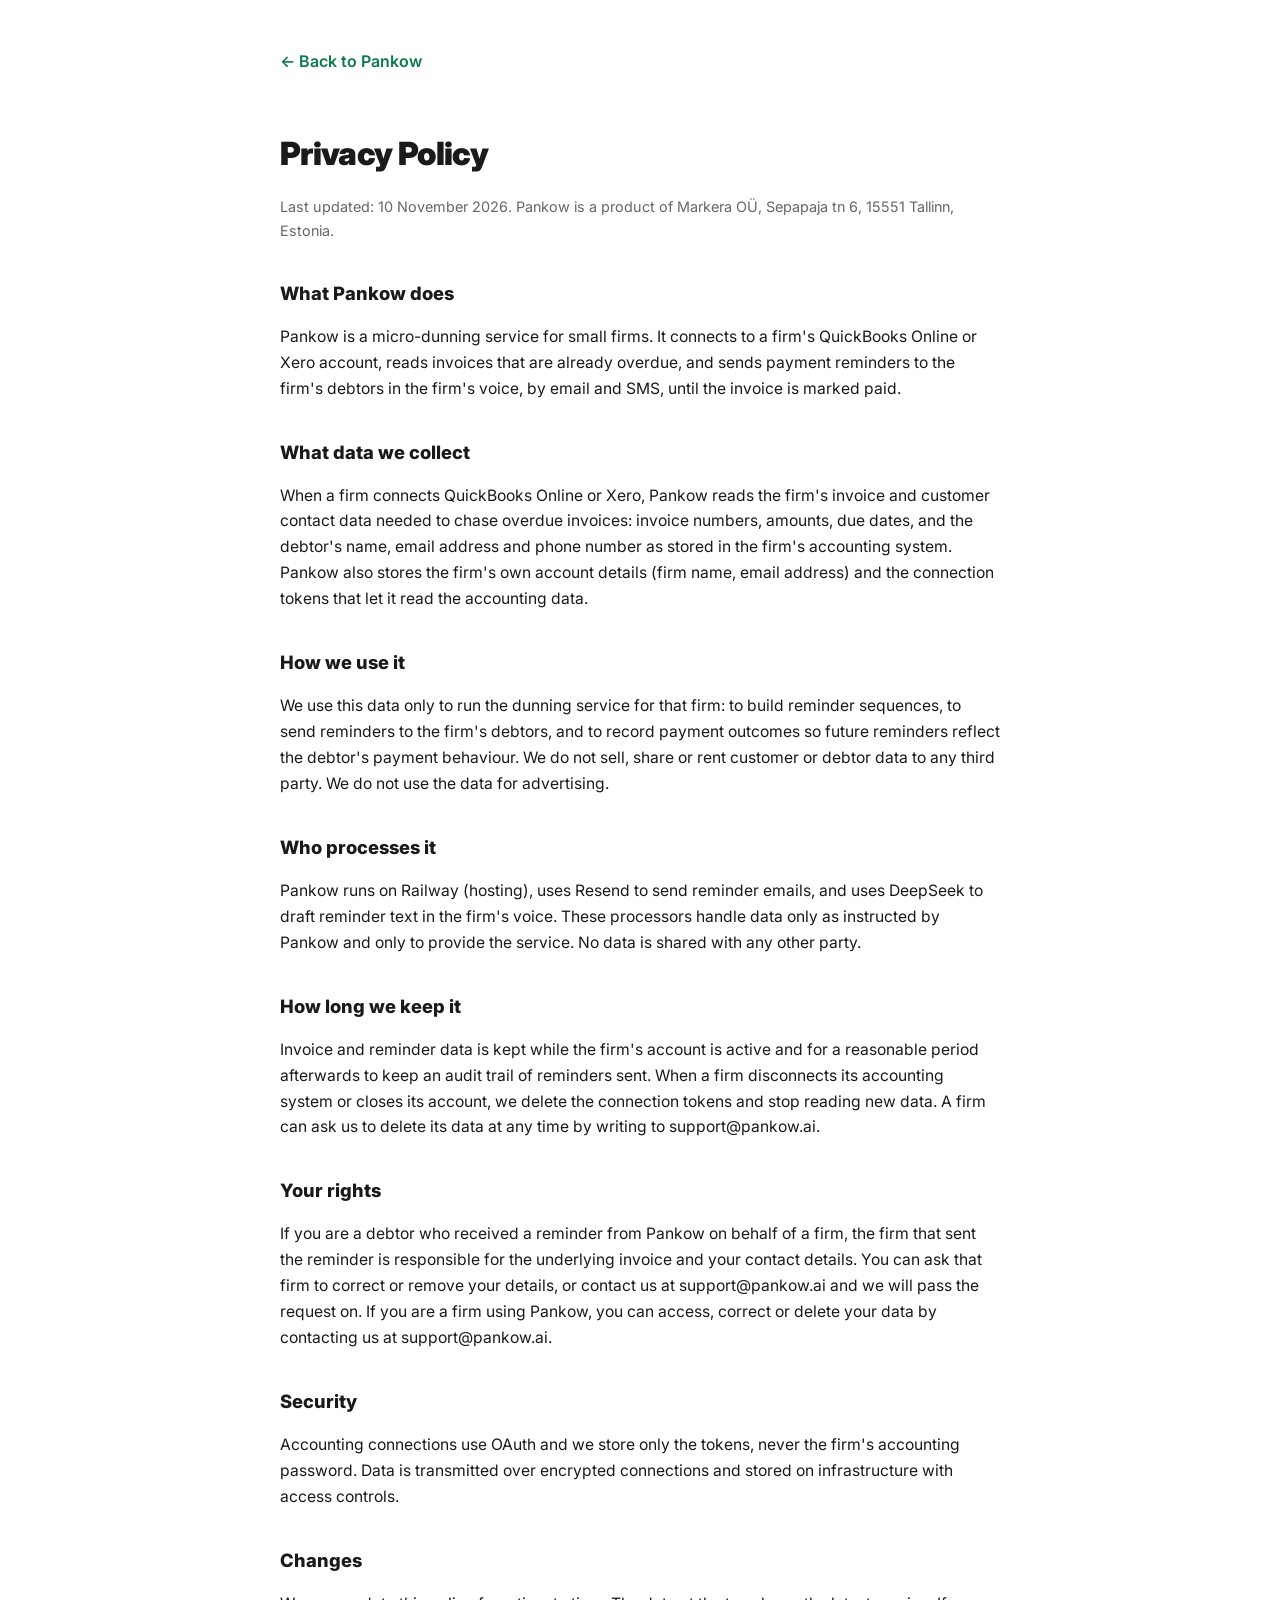
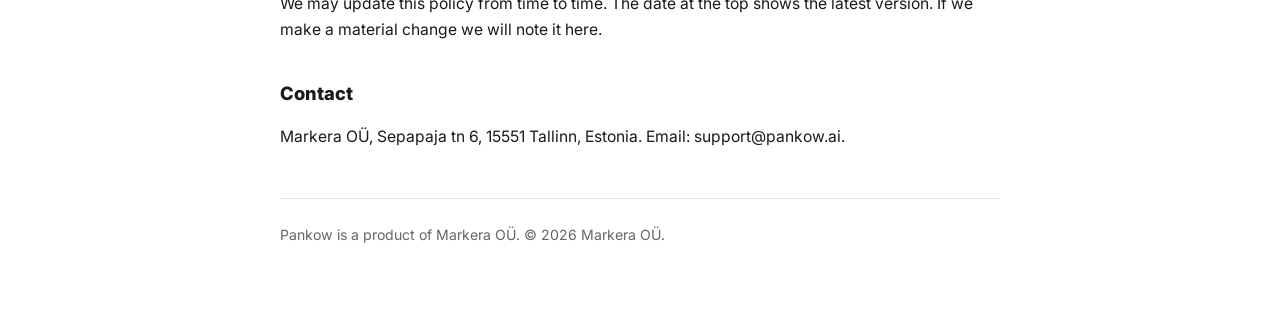
==== privacy-policy.html @ ff4a0ff3 "Publish privacy policy page" ====
<!DOCTYPE html>
<html lang="en">
<head>
<meta charset="utf-8">
<meta name="viewport" content="width=device-width, initial-scale=1">
<title>Privacy Policy — Pankow</title>
<link rel="icon" type="image/png" href="favicon.png">
<link rel="icon" type="image/x-icon" href="favicon.ico">
<link href="https://fonts.googleapis.com/css2?family=Inter:wght@400;600;800;900&display=swap" rel="stylesheet">
<style>
  body { font-family: 'Inter', system-ui, sans-serif; max-width: 720px; margin: 0 auto; padding: 3rem 1.5rem 4rem; color: #1a1a1a; line-height: 1.65; }
  a { color: #0d7a4a; }
  h1 { font-size: 2rem; font-weight: 900; letter-spacing: -0.02em; margin-bottom: .25rem; }
  h2 { font-size: 1.15rem; font-weight: 800; margin-top: 2.2rem; margin-bottom: .4rem; }
  p, li { font-size: .98rem; }
  .meta { color: #666; font-size: .9rem; margin-bottom: 2rem; }
  .back { display: inline-block; margin-bottom: 2rem; font-weight: 600; text-decoration: none; }
  footer { margin-top: 3rem; padding-top: 1.5rem; border-top: 1px solid #e5e5e5; color: #666; font-size: .88rem; }
</style>
</head>
<body>
<a class="back" href="/">&larr; Back to Pankow</a>
<h1>Privacy Policy</h1>
<p class="meta">Last updated: 10 November 2026. Pankow is a product of Markera OÜ, Sepapaja tn 6, 15551 Tallinn, Estonia.</p>

<h2>What Pankow does</h2>
<p>Pankow is a micro-dunning service for small firms. It connects to a firm's QuickBooks Online or Xero account, reads invoices that are already overdue, and sends payment reminders to the firm's debtors in the firm's voice, by email and SMS, until the invoice is marked paid.</p>

<h2>What data we collect</h2>
<p>When a firm connects QuickBooks Online or Xero, Pankow reads the firm's invoice and customer contact data needed to chase overdue invoices: invoice numbers, amounts, due dates, and the debtor's name, email address and phone number as stored in the firm's accounting system. Pankow also stores the firm's own account details (firm name, email address) and the connection tokens that let it read the accounting data.</p>

<h2>How we use it</h2>
<p>We use this data only to run the dunning service for that firm: to build reminder sequences, to send reminders to the firm's debtors, and to record payment outcomes so future reminders reflect the debtor's payment behaviour. We do not sell, share or rent customer or debtor data to any third party. We do not use the data for advertising.</p>

<h2>Who processes it</h2>
<p>Pankow runs on Railway (hosting), uses Resend to send reminder emails, and uses DeepSeek to draft reminder text in the firm's voice. These processors handle data only as instructed by Pankow and only to provide the service. No data is shared with any other party.</p>

<h2>How long we keep it</h2>
<p>Invoice and reminder data is kept while the firm's account is active and for a reasonable period afterwards to keep an audit trail of reminders sent. When a firm disconnects its accounting system or closes its account, we delete the connection tokens and stop reading new data. A firm can ask us to delete its data at any time by writing to support@pankow.ai.</p>

<h2>Your rights</h2>
<p>If you are a debtor who received a reminder from Pankow on behalf of a firm, the firm that sent the reminder is responsible for the underlying invoice and your contact details. You can ask that firm to correct or remove your details, or contact us at support@pankow.ai and we will pass the request on. If you are a firm using Pankow, you can access, correct or delete your data by contacting us at support@pankow.ai.</p>

<h2>Security</h2>
<p>Accounting connections use OAuth and we store only the tokens, never the firm's accounting password. Data is transmitted over encrypted connections and stored on infrastructure with access controls.</p>

<h2>Changes</h2>
<p>We may update this policy from time to time. The date at the top shows the latest version. If we make a material change we will note it here.</p>

<h2>Contact</h2>
<p>Markera OÜ, Sepapaja tn 6, 15551 Tallinn, Estonia. Email: support@pankow.ai.</p>

<footer>Pankow is a product of Markera OÜ. &copy; 2026 Markera OÜ.</footer>
</body>
</html>
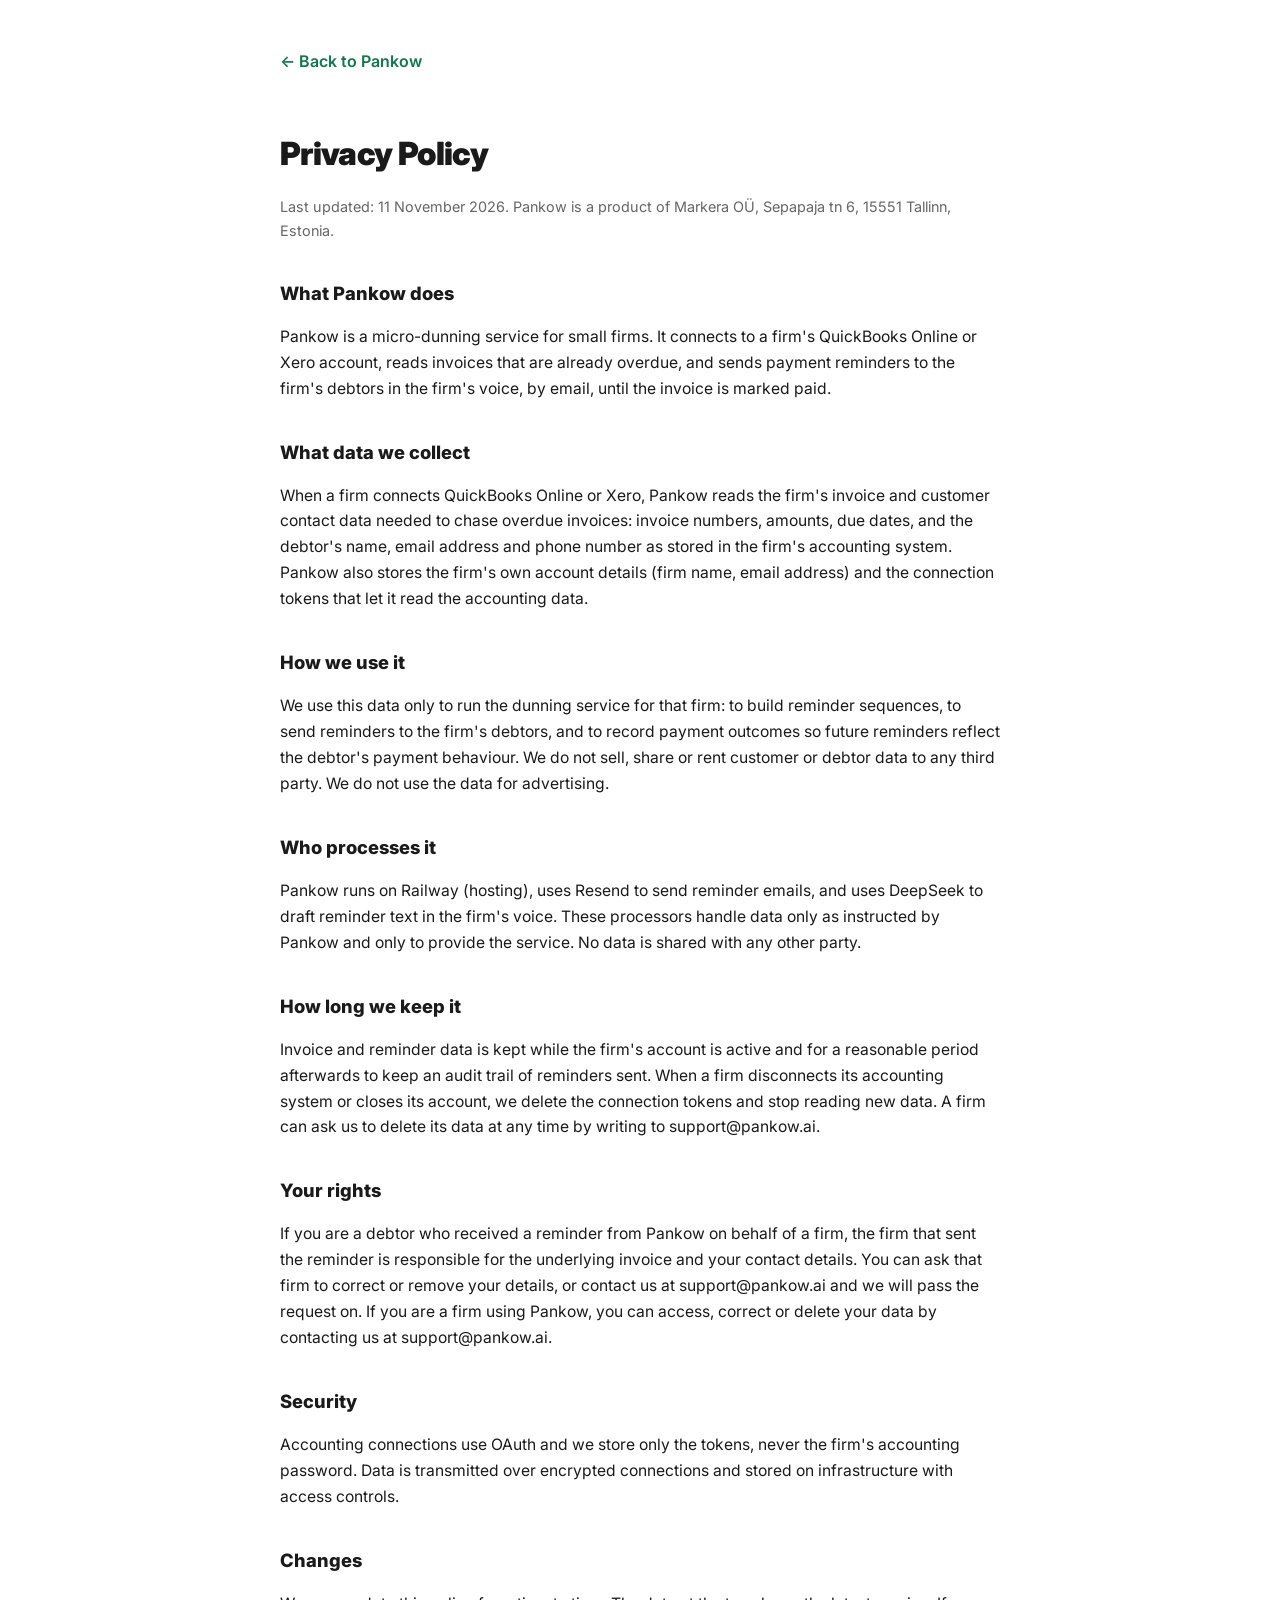
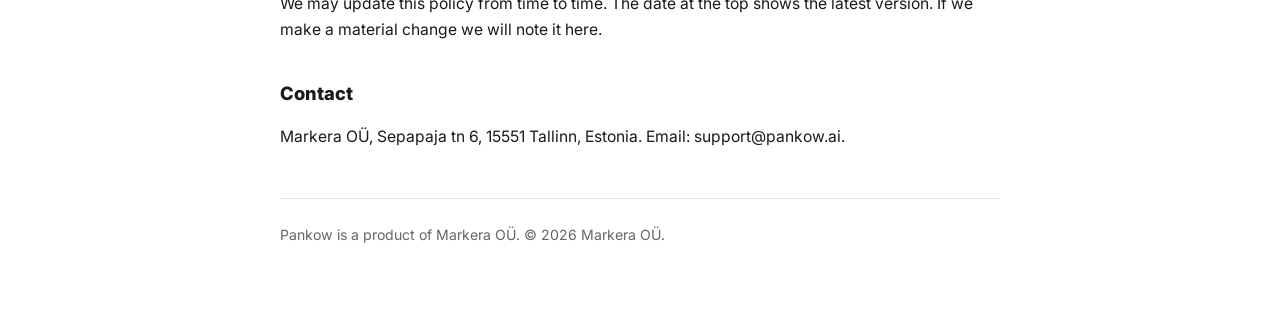
==== commit 75f7951c: "P0 #7 (C10): reminders by email only; no SMS claim" ====
--- a/privacy-policy.html
+++ b/privacy-policy.html
@@ -21,10 +21,10 @@
 <body>
 <a class="back" href="/">&larr; Back to Pankow</a>
 <h1>Privacy Policy</h1>
-<p class="meta">Last updated: 10 November 2026. Pankow is a product of Markera OÜ, Sepapaja tn 6, 15551 Tallinn, Estonia.</p>
+<p class="meta">Last updated: 11 November 2026. Pankow is a product of Markera OÜ, Sepapaja tn 6, 15551 Tallinn, Estonia.</p>
 
 <h2>What Pankow does</h2>
-<p>Pankow is a micro-dunning service for small firms. It connects to a firm's QuickBooks Online or Xero account, reads invoices that are already overdue, and sends payment reminders to the firm's debtors in the firm's voice, by email and SMS, until the invoice is marked paid.</p>
+<p>Pankow is a micro-dunning service for small firms. It connects to a firm's QuickBooks Online or Xero account, reads invoices that are already overdue, and sends payment reminders to the firm's debtors in the firm's voice, by email, until the invoice is marked paid.</p>
 
 <h2>What data we collect</h2>
 <p>When a firm connects QuickBooks Online or Xero, Pankow reads the firm's invoice and customer contact data needed to chase overdue invoices: invoice numbers, amounts, due dates, and the debtor's name, email address and phone number as stored in the firm's accounting system. Pankow also stores the firm's own account details (firm name, email address) and the connection tokens that let it read the accounting data.</p>
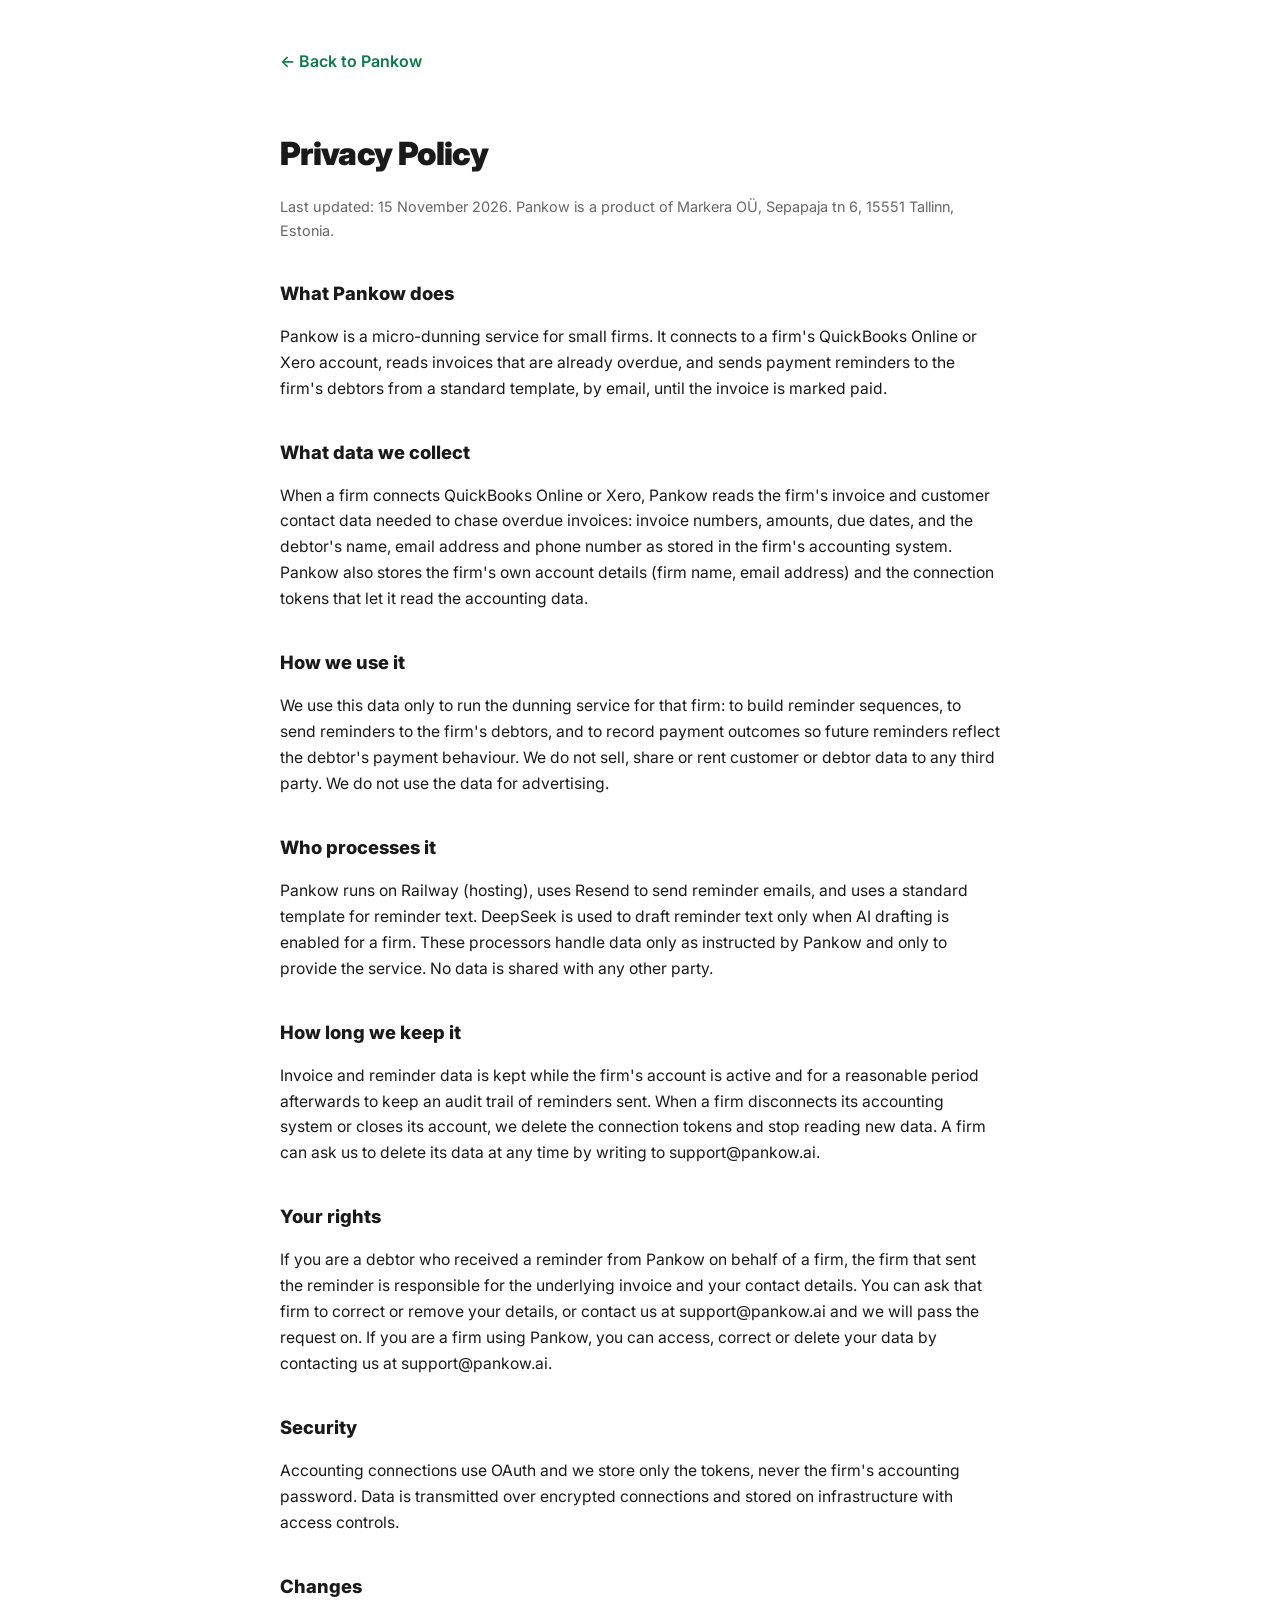
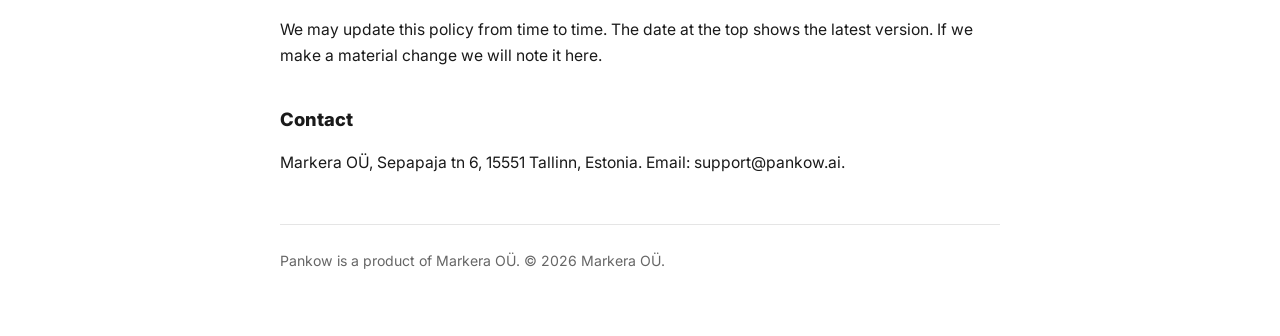
==== commit 09ebb62c: "Privacy: reminder text from standard template; DeepSeek only when AI drafting enabled" ====
--- a/privacy-policy.html
+++ b/privacy-policy.html
@@ -21,10 +21,10 @@
 <body>
 <a class="back" href="/">&larr; Back to Pankow</a>
 <h1>Privacy Policy</h1>
-<p class="meta">Last updated: 11 November 2026. Pankow is a product of Markera OÜ, Sepapaja tn 6, 15551 Tallinn, Estonia.</p>
+<p class="meta">Last updated: 15 November 2026. Pankow is a product of Markera OÜ, Sepapaja tn 6, 15551 Tallinn, Estonia.</p>
 
 <h2>What Pankow does</h2>
-<p>Pankow is a micro-dunning service for small firms. It connects to a firm's QuickBooks Online or Xero account, reads invoices that are already overdue, and sends payment reminders to the firm's debtors in the firm's voice, by email, until the invoice is marked paid.</p>
+<p>Pankow is a micro-dunning service for small firms. It connects to a firm's QuickBooks Online or Xero account, reads invoices that are already overdue, and sends payment reminders to the firm's debtors from a standard template, by email, until the invoice is marked paid.</p>
 
 <h2>What data we collect</h2>
 <p>When a firm connects QuickBooks Online or Xero, Pankow reads the firm's invoice and customer contact data needed to chase overdue invoices: invoice numbers, amounts, due dates, and the debtor's name, email address and phone number as stored in the firm's accounting system. Pankow also stores the firm's own account details (firm name, email address) and the connection tokens that let it read the accounting data.</p>
@@ -33,7 +33,7 @@
 <p>We use this data only to run the dunning service for that firm: to build reminder sequences, to send reminders to the firm's debtors, and to record payment outcomes so future reminders reflect the debtor's payment behaviour. We do not sell, share or rent customer or debtor data to any third party. We do not use the data for advertising.</p>
 
 <h2>Who processes it</h2>
-<p>Pankow runs on Railway (hosting), uses Resend to send reminder emails, and uses DeepSeek to draft reminder text in the firm's voice. These processors handle data only as instructed by Pankow and only to provide the service. No data is shared with any other party.</p>
+<p>Pankow runs on Railway (hosting), uses Resend to send reminder emails, and uses a standard template for reminder text. DeepSeek is used to draft reminder text only when AI drafting is enabled for a firm. These processors handle data only as instructed by Pankow and only to provide the service. No data is shared with any other party.</p>
 
 <h2>How long we keep it</h2>
 <p>Invoice and reminder data is kept while the firm's account is active and for a reasonable period afterwards to keep an audit trail of reminders sent. When a firm disconnects its accounting system or closes its account, we delete the connection tokens and stop reading new data. A firm can ask us to delete its data at any time by writing to support@pankow.ai.</p>
